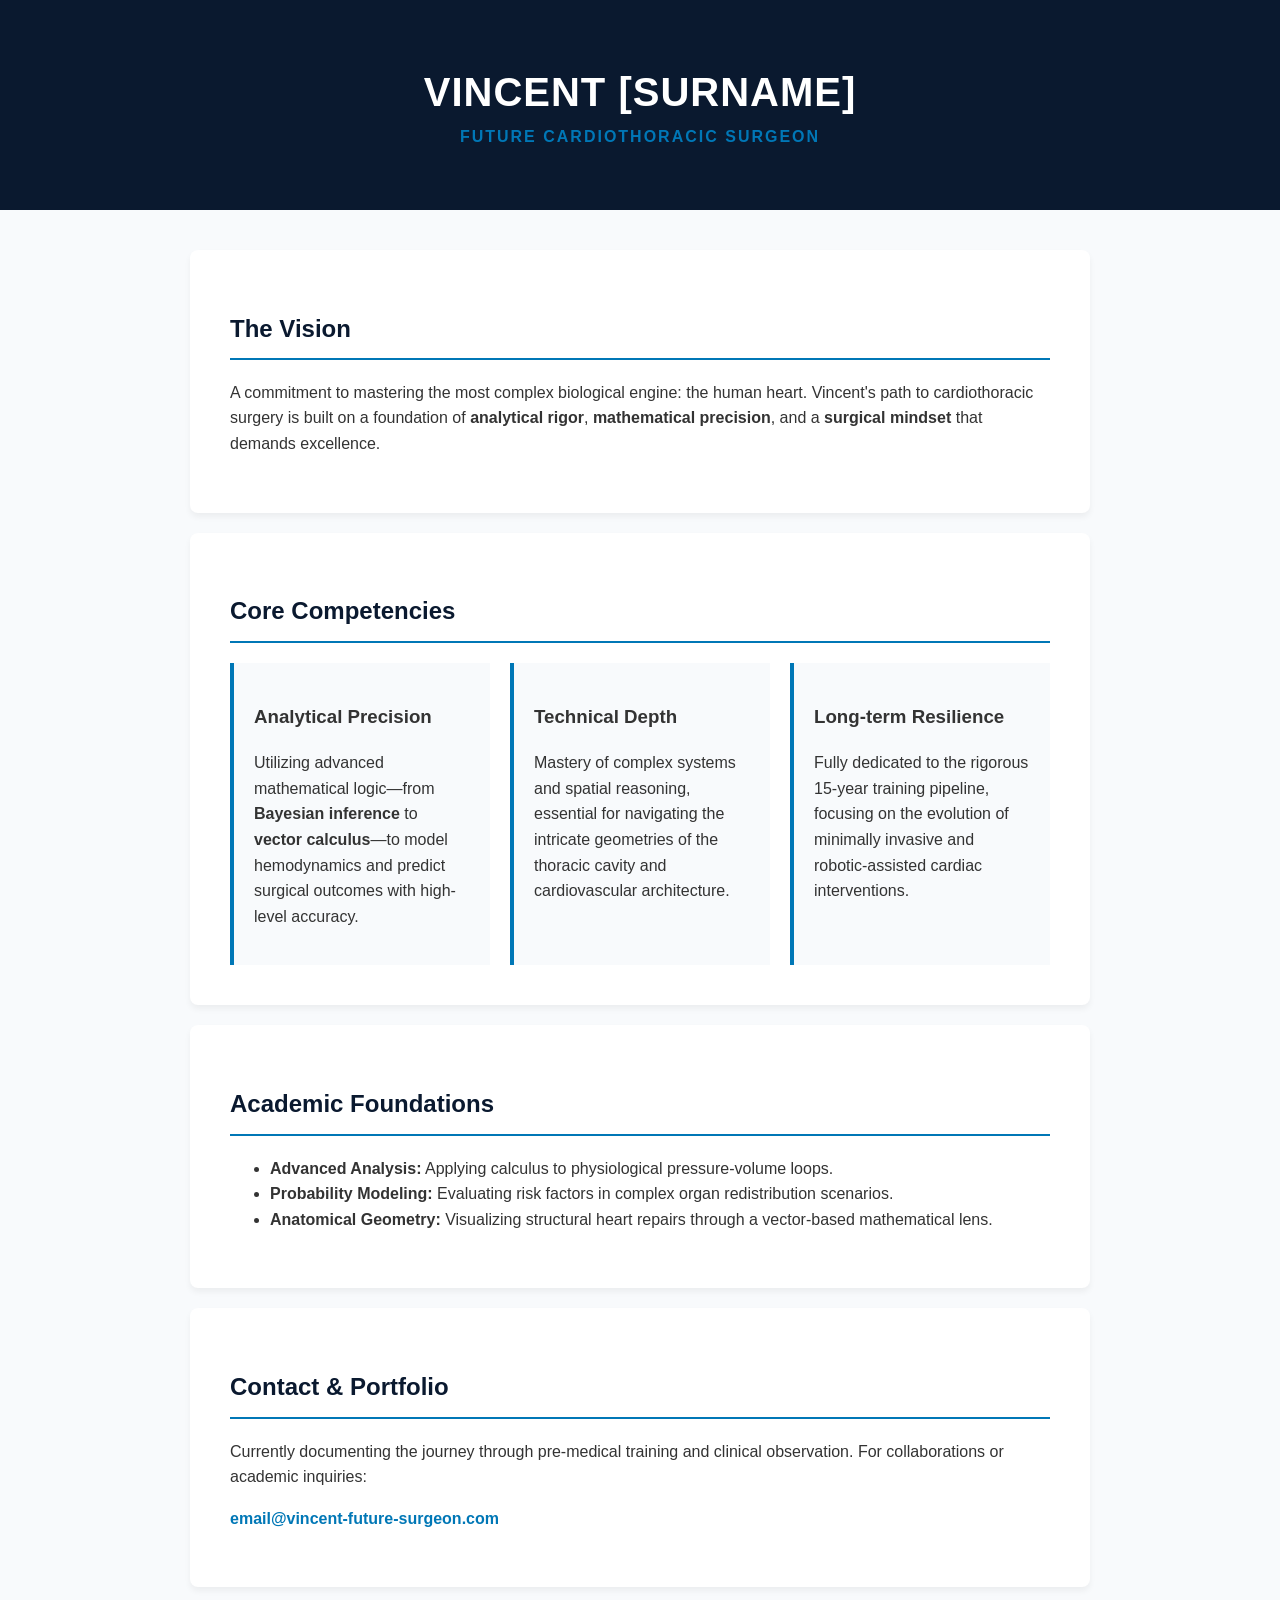
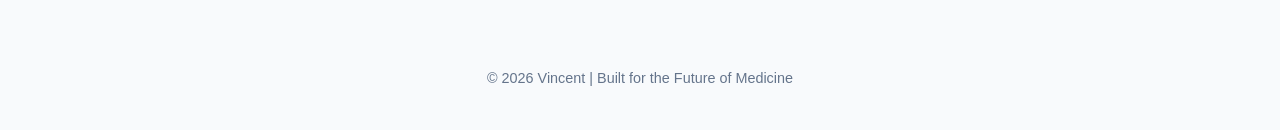
==== index.html @ 321da948 "Create index.html" ====
<!DOCTYPE html>
<html lang="en">
<head>
    <meta charset="UTF-8">
    <meta name="viewport" content="width=device-width, initial-scale=1.0">
    <title>Vincent | Future Cardiothoracic Surgeon</title>
    <style>
        :root {
            --navy: #0a192f;
            --slate: #64748b;
            --accent: #0077b6;
            --light: #f8fafc;
        }

        body {
            font-family: 'Segoe UI', Tahoma, Geneva, Verdana, sans-serif;
            line-height: 1.6;
            margin: 0;
            color: #333;
            background-color: var(--light);
        }

        header {
            background: var(--navy);
            color: white;
            padding: 60px 20px;
            text-align: center;
        }

        .container {
            max-width: 900px;
            margin: 0 auto;
            padding: 20px;
        }

        h1 { margin: 0; font-size: 2.5rem; letter-spacing: 1px; }
        .subtitle { color: var(--accent); font-weight: bold; text-transform: uppercase; letter-spacing: 2px; }

        .section {
            background: white;
            padding: 40px;
            margin: 20px 0;
            border-radius: 8px;
            box-shadow: 0 4px 6px rgba(0,0,0,0.05);
        }

        h2 { color: var(--navy); border-bottom: 2px solid var(--accent); padding-bottom: 10px; }

        .grid {
            display: grid;
            grid-template-columns: repeat(auto-fit, minmax(250px, 1fr));
            gap: 20px;
            margin-top: 20px;
        }

        .card {
            padding: 20px;
            background: var(--light);
            border-left: 4px solid var(--accent);
        }

        .highlight { color: var(--accent); font-weight: bold; }

        footer {
            text-align: center;
            padding: 40px;
            font-size: 0.9rem;
            color: var(--slate);
        }
    </style>
</head>
<body>

<header>
    <h1>VINCENT [SURNAME]</h1>
    <div class="subtitle">Future Cardiothoracic Surgeon</div>
</header>

<div class="container">
    
    <section class="section">
        <h2>The Vision</h2>
        <p>A commitment to mastering the most complex biological engine: the human heart. Vincent's path to cardiothoracic surgery is built on a foundation of <strong>analytical rigor</strong>, <strong>mathematical precision</strong>, and a <strong>surgical mindset</strong> that demands excellence.</p>
    </section>

    <section class="section">
        <h2>Core Competencies</h2>
        <div class="grid">
            <div class="card">
                <h3>Analytical Precision</h3>
                <p>Utilizing advanced mathematical logic—from <strong>Bayesian inference</strong> to <strong>vector calculus</strong>—to model hemodynamics and predict surgical outcomes with high-level accuracy.</p>
            </div>
            <div class="card">
                <h3>Technical Depth</h3>
                <p>Mastery of complex systems and spatial reasoning, essential for navigating the intricate geometries of the thoracic cavity and cardiovascular architecture.</p>
            </div>
            <div class="card">
                <h3>Long-term Resilience</h3>
                <p>Fully dedicated to the rigorous 15-year training pipeline, focusing on the evolution of minimally invasive and robotic-assisted cardiac interventions.</p>
            </div>
        </div>
    </section>

    <section class="section">
        <h2>Academic Foundations</h2>
        <ul>
            <li><strong>Advanced Analysis:</strong> Applying calculus to physiological pressure-volume loops.</li>
            <li><strong>Probability Modeling:</strong> Evaluating risk factors in complex organ redistribution scenarios.</li>
            <li><strong>Anatomical Geometry:</strong> Visualizing structural heart repairs through a vector-based mathematical lens.</li>
        </ul>
    </section>

    <section class="section">
        <h2>Contact & Portfolio</h2>
        <p>Currently documenting the journey through pre-medical training and clinical observation. For collaborations or academic inquiries:</p>
        <p class="highlight">email@vincent-future-surgeon.com</p>
    </section>

</div>

<footer>
    &copy; 2026 Vincent | Built for the Future of Medicine
</footer>

</body>
</html>
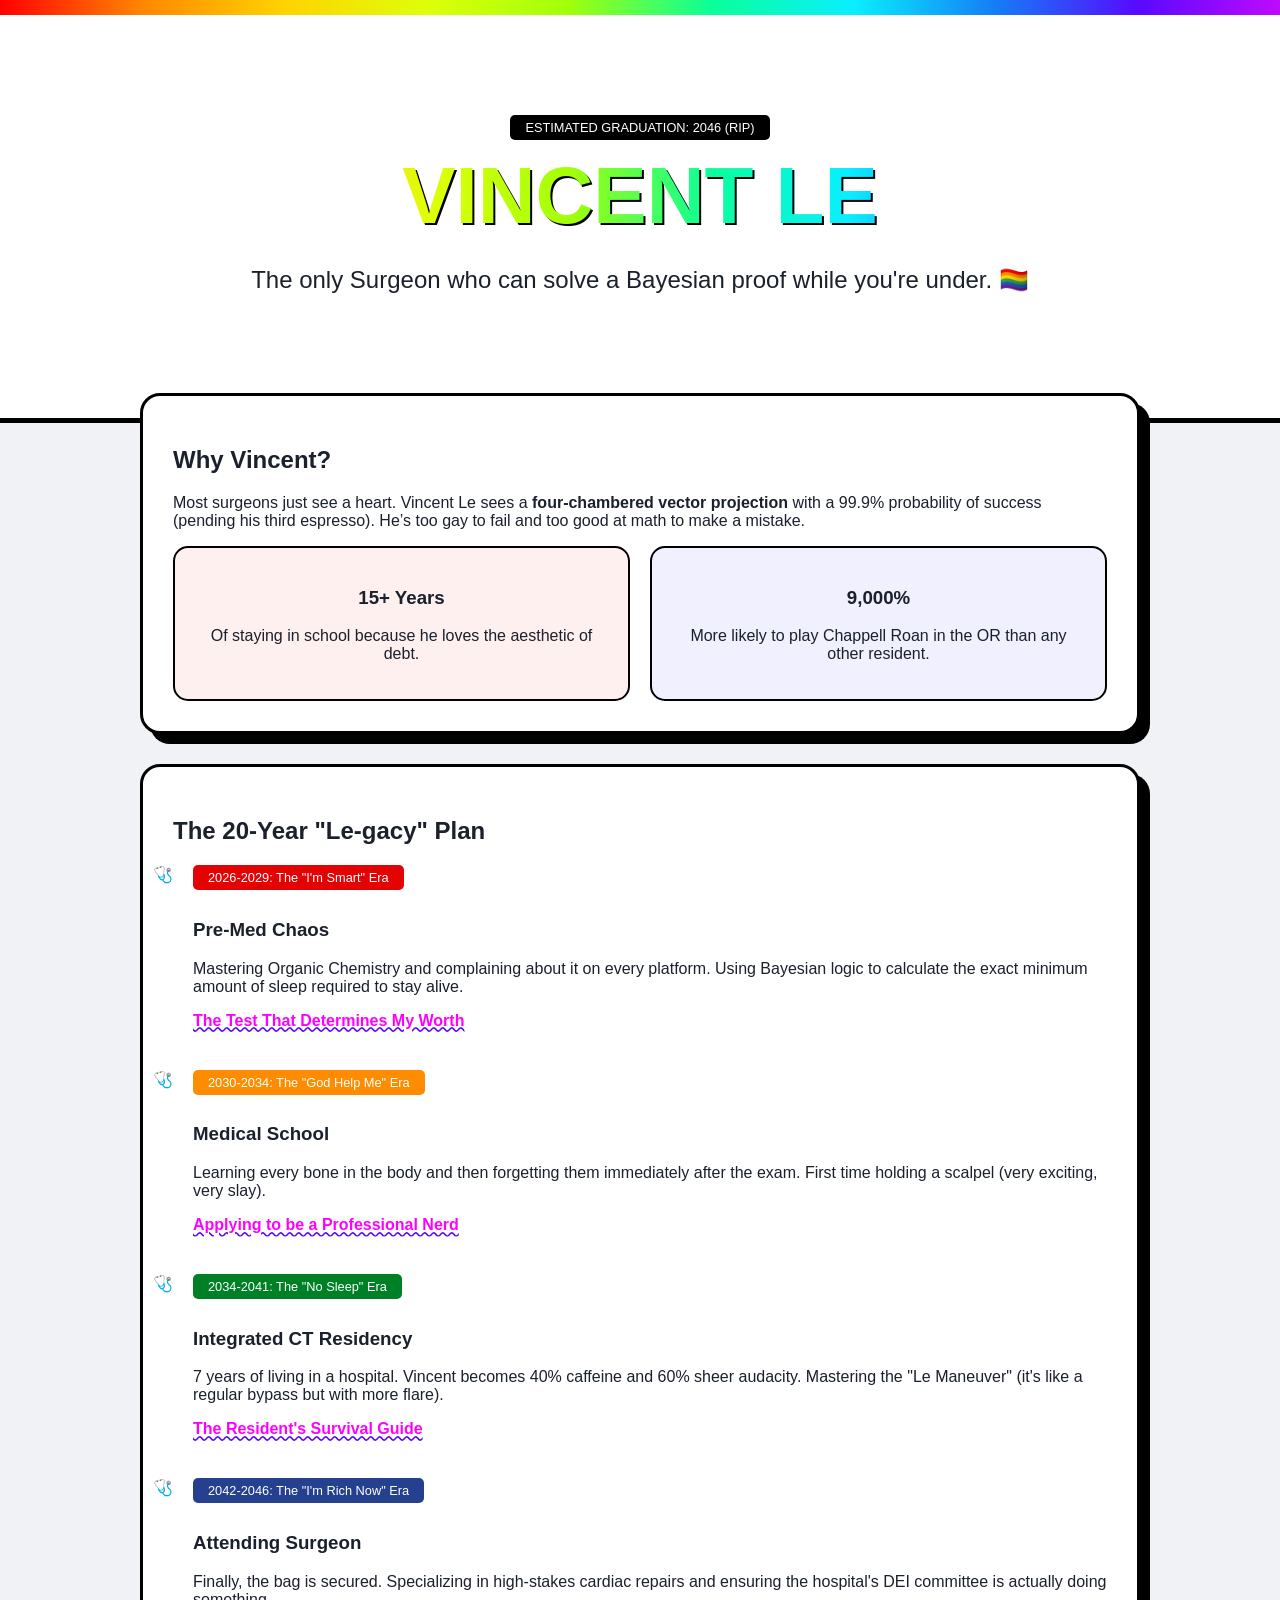
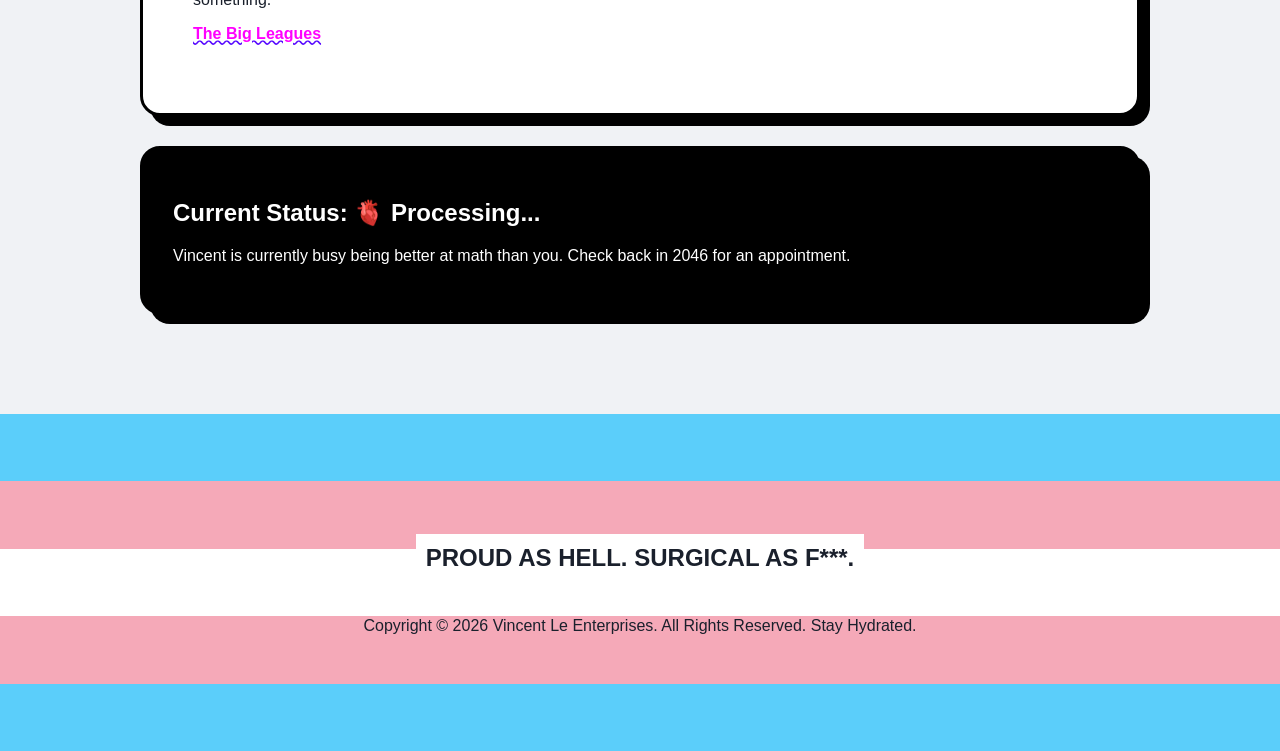
==== commit a0effa75: "Rename indedx.html to index.html" ====
--- a/index.html
+++ b/index.html
@@ -3,123 +3,172 @@
 <head>
     <meta charset="UTF-8">
     <meta name="viewport" content="width=device-width, initial-scale=1.0">
-    <title>Vincent | Future Cardiothoracic Surgeon</title>
+    <title>Vincent Le | Future Heart Mechanic</title>
     <style>
         :root {
-            --navy: #0a192f;
-            --slate: #64748b;
-            --accent: #0077b6;
-            --light: #f8fafc;
+            --rainbow-gradient: linear-gradient(90deg, #ff0000, #ff8700, #ffd300, #deff0a, #a1ff0a, #0aff99, #0aefff, #147df5, #580aff, #be0aff);
+            --trans-bg: linear-gradient(180deg, #5BCEFA 20%, #F5A9B8 20%, #F5A9B8 40%, #FFFFFF 40%, #FFFFFF 60%, #F5A9B8 60%, #F5A9B8 80%, #5BCEFA 80%);
         }
 
         body {
-            font-family: 'Segoe UI', Tahoma, Geneva, Verdana, sans-serif;
-            line-height: 1.6;
+            font-family: 'Comic Sans MS', 'Chalkboard SE', sans-serif; /* Just a hint of chaos */
             margin: 0;
-            color: #333;
-            background-color: var(--light);
+            background-color: #f0f2f5;
+            color: #1a202c;
+            overflow-x: hidden;
         }
 
+        .top-bar { height: 15px; background: var(--rainbow-gradient); }
+
         header {
-            background: var(--navy);
-            color: white;
-            padding: 60px 20px;
+            background: white;
+            padding: 100px 20px;
             text-align: center;
+            border-bottom: 5px solid #000;
         }
 
-        .container {
-            max-width: 900px;
-            margin: 0 auto;
-            padding: 20px;
+        .glitch-name {
+            font-size: 5rem;
+            font-weight: 900;
+            margin: 0;
+            text-transform: uppercase;
+            background: var(--rainbow-gradient);
+            -webkit-background-clip: text;
+            -webkit-text-fill-color: transparent;
+            filter: drop-shadow(2px 2px #000);
         }
 
-        h1 { margin: 0; font-size: 2.5rem; letter-spacing: 1px; }
-        .subtitle { color: var(--accent); font-weight: bold; text-transform: uppercase; letter-spacing: 2px; }
+        .container { max-width: 1000px; margin: -50px auto 0; padding: 20px; }
 
-        .section {
+        .card {
             background: white;
-            padding: 40px;
-            margin: 20px 0;
-            border-radius: 8px;
-            box-shadow: 0 4px 6px rgba(0,0,0,0.05);
+            border: 3px solid #000;
+            border-radius: 20px;
+            padding: 30px;
+            margin-bottom: 30px;
+            box-shadow: 10px 10px 0px #000;
         }
 
-        h2 { color: var(--navy); border-bottom: 2px solid var(--accent); padding-bottom: 10px; }
-
-        .grid {
-            display: grid;
-            grid-template-columns: repeat(auto-fit, minmax(250px, 1fr));
-            gap: 20px;
-            margin-top: 20px;
+        .roadmap-item {
+            border-left: 5px dashed var(--be0aff);
+            padding-left: 20px;
+            margin-bottom: 40px;
+            position: relative;
         }
 
-        .card {
-            padding: 20px;
-            background: var(--light);
-            border-left: 4px solid var(--accent);
+        .roadmap-item::before {
+            content: '🩺';
+            position: absolute;
+            left: -20px;
+            background: white;
         }
 
-        .highlight { color: var(--accent); font-weight: bold; }
+        .badge {
+            display: inline-block;
+            background: #000;
+            color: #fff;
+            padding: 5px 15px;
+            border-radius: 5px;
+            font-size: 0.8rem;
+            margin-bottom: 10px;
+        }
+
+        .stats-grid {
+            display: grid;
+            grid-template-columns: repeat(auto-fit, minmax(200px, 1fr));
+            gap: 20px;
+        }
+
+        .stat-box {
+            text-align: center;
+            padding: 20px;
+            border: 2px solid #000;
+            border-radius: 15px;
+        }
+
+        .funny-link {
+            color: #ff00ff;
+            font-weight: bold;
+            text-decoration: underline wavy #580aff;
+        }
 
         footer {
             text-align: center;
-            padding: 40px;
-            font-size: 0.9rem;
-            color: var(--slate);
+            padding: 100px;
+            background: var(--trans-bg);
+            margin-top: 50px;
         }
     </style>
 </head>
 <body>
 
+<div class="top-bar"></div>
+
 <header>
-    <h1>VINCENT [SURNAME]</h1>
-    <div class="subtitle">Future Cardiothoracic Surgeon</div>
+    <div class="badge">ESTIMATED GRADUATION: 2046 (RIP)</div>
+    <h1 class="glitch-name">VINCENT LE</h1>
+    <p style="font-size: 1.5rem;">The only Surgeon who can solve a Bayesian proof while you're under. 🏳️‍🌈</p>
 </header>
 
 <div class="container">
     
-    <section class="section">
-        <h2>The Vision</h2>
-        <p>A commitment to mastering the most complex biological engine: the human heart. Vincent's path to cardiothoracic surgery is built on a foundation of <strong>analytical rigor</strong>, <strong>mathematical precision</strong>, and a <strong>surgical mindset</strong> that demands excellence.</p>
-    </section>
-
-    <section class="section">
-        <h2>Core Competencies</h2>
-        <div class="grid">
-            <div class="card">
-                <h3>Analytical Precision</h3>
-                <p>Utilizing advanced mathematical logic—from <strong>Bayesian inference</strong> to <strong>vector calculus</strong>—to model hemodynamics and predict surgical outcomes with high-level accuracy.</p>
+    <div class="card">
+        <h2>Why Vincent?</h2>
+        <p>Most surgeons just see a heart. Vincent Le sees a <strong>four-chambered vector projection</strong> with a 99.9% probability of success (pending his third espresso). He’s too gay to fail and too good at math to make a mistake.</p>
+        <div class="stats-grid">
+            <div class="stat-box" style="background: #fff0f0;">
+                <h3>15+ Years</h3>
+                <p>Of staying in school because he loves the aesthetic of debt.</p>
             </div>
-            <div class="card">
-                <h3>Technical Depth</h3>
-                <p>Mastery of complex systems and spatial reasoning, essential for navigating the intricate geometries of the thoracic cavity and cardiovascular architecture.</p>
-            </div>
-            <div class="card">
-                <h3>Long-term Resilience</h3>
-                <p>Fully dedicated to the rigorous 15-year training pipeline, focusing on the evolution of minimally invasive and robotic-assisted cardiac interventions.</p>
+            <div class="stat-box" style="background: #f0f0ff;">
+                <h3>9,000%</h3>
+                <p>More likely to play Chappell Roan in the OR than any other resident.</p>
             </div>
         </div>
-    </section>
+    </div>
 
-    <section class="section">
-        <h2>Academic Foundations</h2>
-        <ul>
-            <li><strong>Advanced Analysis:</strong> Applying calculus to physiological pressure-volume loops.</li>
-            <li><strong>Probability Modeling:</strong> Evaluating risk factors in complex organ redistribution scenarios.</li>
-            <li><strong>Anatomical Geometry:</strong> Visualizing structural heart repairs through a vector-based mathematical lens.</li>
-        </ul>
-    </section>
+    <div class="card">
+        <h2>The 20-Year "Le-gacy" Plan</h2>
+        
+        <div class="roadmap-item">
+            <span class="badge" style="background: #E40303;">2026-2029: The "I'm Smart" Era</span>
+            <h3>Pre-Med Chaos</h3>
+            <p>Mastering Organic Chemistry and complaining about it on every platform. Using Bayesian logic to calculate the exact minimum amount of sleep required to stay alive.</p>
+            <a class="funny-link" href="https://www.mcat-prep.com/" target="_blank">The Test That Determines My Worth</a>
+        </div>
 
-    <section class="section">
-        <h2>Contact & Portfolio</h2>
-        <p>Currently documenting the journey through pre-medical training and clinical observation. For collaborations or academic inquiries:</p>
-        <p class="highlight">email@vincent-future-surgeon.com</p>
-    </section>
+        <div class="roadmap-item">
+            <span class="badge" style="background: #FF8C00;">2030-2034: The "God Help Me" Era</span>
+            <h3>Medical School</h3>
+            <p>Learning every bone in the body and then forgetting them immediately after the exam. First time holding a scalpel (very exciting, very slay).</p>
+            <a class="funny-link" href="https://www.aamc.org/" target="_blank">Applying to be a Professional Nerd</a>
+        </div>
+
+        <div class="roadmap-item">
+            <span class="badge" style="background: #008026;">2034-2041: The "No Sleep" Era</span>
+            <h3>Integrated CT Residency</h3>
+            <p>7 years of living in a hospital. Vincent becomes 40% caffeine and 60% sheer audacity. Mastering the "Le Maneuver" (it's like a regular bypass but with more flare).</p>
+            <a class="funny-link" href="https://www.tsda.org/" target="_blank">The Resident's Survival Guide</a>
+        </div>
+
+        <div class="roadmap-item">
+            <span class="badge" style="background: #24408E;">2042-2046: The "I'm Rich Now" Era</span>
+            <h3>Attending Surgeon</h3>
+            <p>Finally, the bag is secured. Specializing in high-stakes cardiac repairs and ensuring the hospital's DEI committee is actually doing something.</p>
+            <a class="funny-link" href="https://www.sts.org/" target="_blank">The Big Leagues</a>
+        </div>
+    </div>
+
+    <div class="card" style="background: #000; color: #fff;">
+        <h2>Current Status: 🫀 Processing...</h2>
+        <p>Vincent is currently busy being better at math than you. Check back in 2046 for an appointment.</p>
+    </div>
 
 </div>
 
 <footer>
-    &copy; 2026 Vincent | Built for the Future of Medicine
+    <h2 style="background: white; display: inline-block; padding: 10px;">PROUD AS HELL. SURGICAL AS F***.</h2>
+    <p>Copyright &copy; 2026 Vincent Le Enterprises. All Rights Reserved. Stay Hydrated.</p>
 </footer>
 
 </body>
